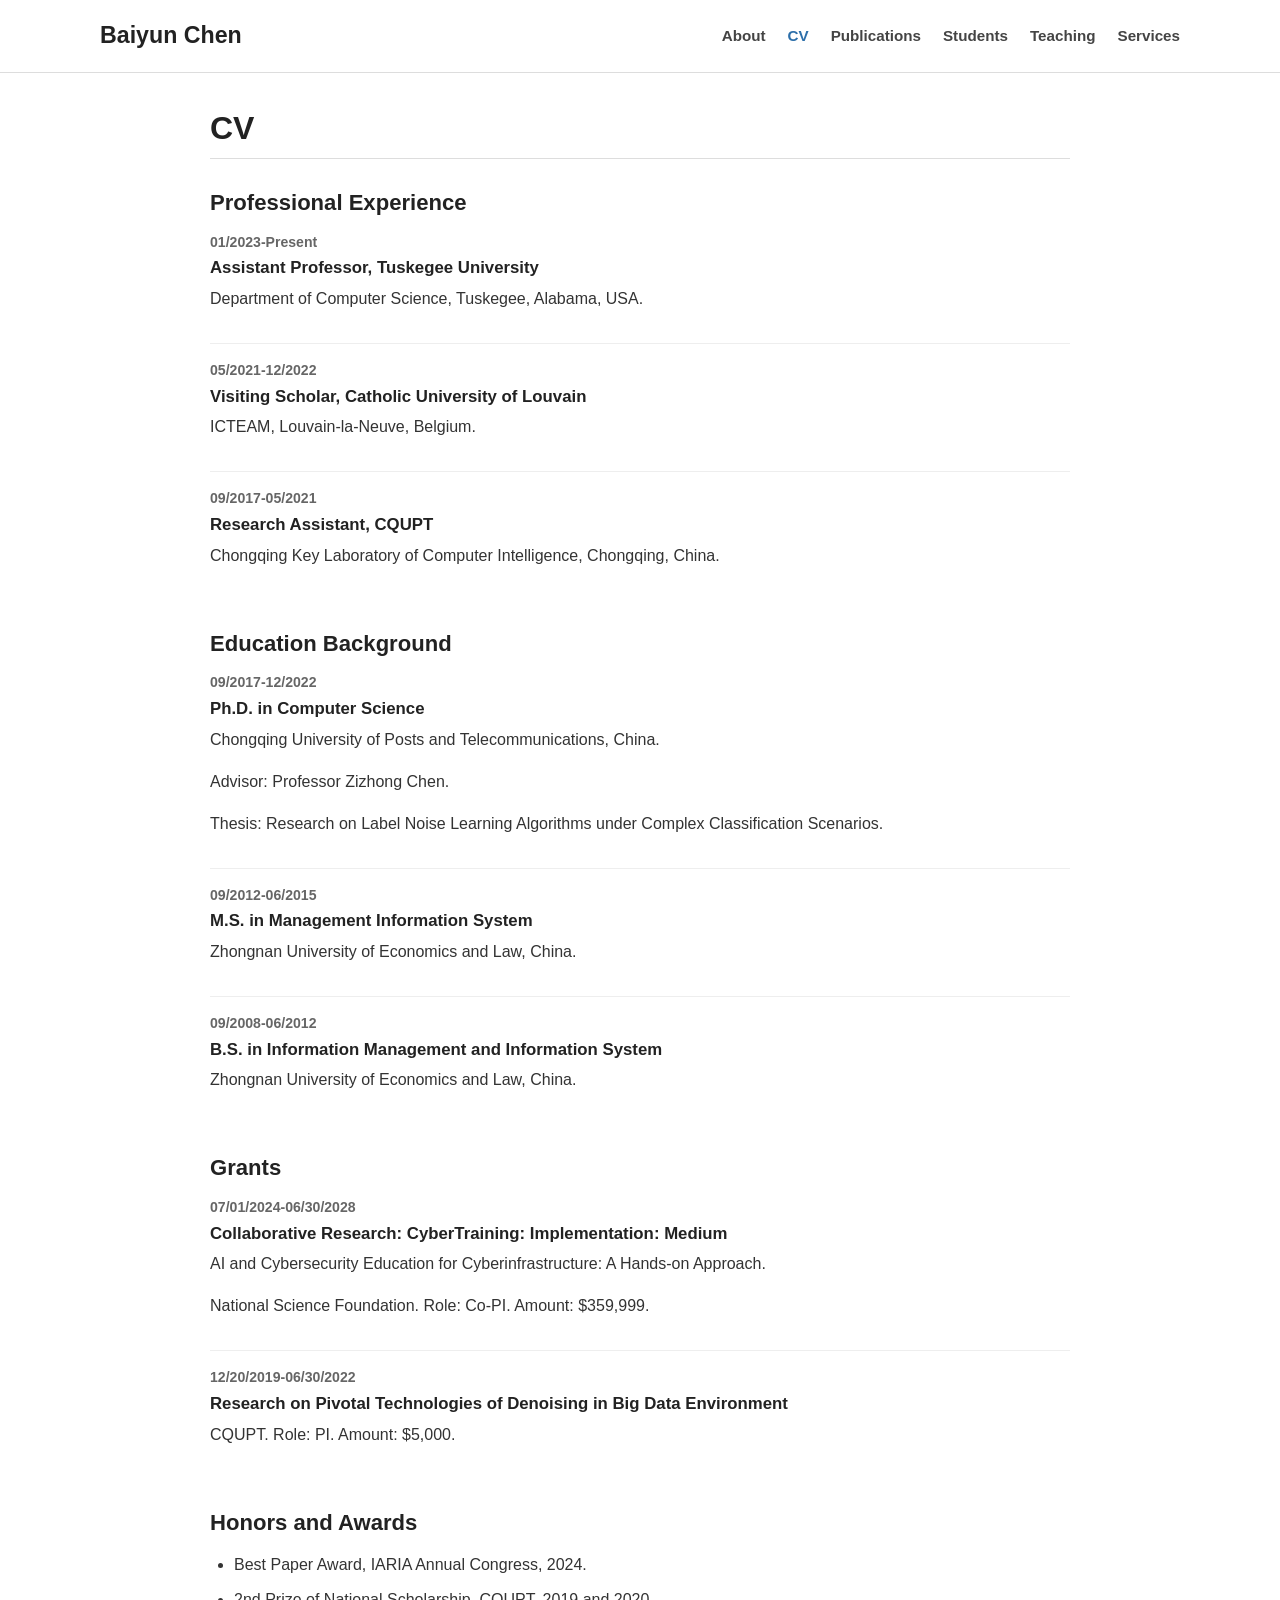
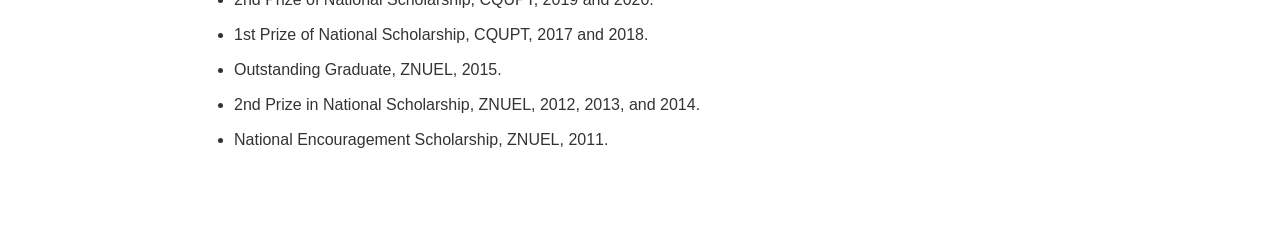
==== cv.html @ 4220d475 "Restructure academic homepage with students and teaching" ====
<!doctype html>
<html lang="en">
  <head>
    <meta charset="utf-8">
    <meta name="viewport" content="width=device-width, initial-scale=1">
    <title>Baiyun Chen | CV</title>
    <link rel="stylesheet" href="styles.css?v=20260610c">
  </head>
  <body>
    <header class="site-header">
      <div class="header-inner">
        <a class="site-logo" href="index.html">Baiyun Chen</a>
        <nav class="site-nav" aria-label="Main navigation">
          <a href="index.html">About</a>
          <a class="active" href="cv.html">CV</a>
          <a href="publications.html">Publications</a>
          <a href="students.html">Students</a>
          <a href="teaching.html">Teaching</a>
          <a href="services.html">Services</a>
        </nav>
      </div>
    </header>

    <main class="content-page">
      <h1>CV</h1>

      <section>
        <h2>Professional Experience</h2>
        <article class="entry">
          <p class="date">01/2023-Present</p>
          <h3>Assistant Professor, Tuskegee University</h3>
          <p>Department of Computer Science, Tuskegee, Alabama, USA.</p>
        </article>
        <article class="entry">
          <p class="date">05/2021-12/2022</p>
          <h3>Visiting Scholar, Catholic University of Louvain</h3>
          <p>ICTEAM, Louvain-la-Neuve, Belgium.</p>
        </article>
        <article class="entry">
          <p class="date">09/2017-05/2021</p>
          <h3>Research Assistant, CQUPT</h3>
          <p>Chongqing Key Laboratory of Computer Intelligence, Chongqing, China.</p>
        </article>
      </section>

      <section>
        <h2>Education Background</h2>
        <article class="entry">
          <p class="date">09/2017-12/2022</p>
          <h3>Ph.D. in Computer Science</h3>
          <p>Chongqing University of Posts and Telecommunications, China.</p>
          <p>Advisor: Professor Zizhong Chen.</p>
          <p>Thesis: Research on Label Noise Learning Algorithms under Complex Classification Scenarios.</p>
        </article>
        <article class="entry">
          <p class="date">09/2012-06/2015</p>
          <h3>M.S. in Management Information System</h3>
          <p>Zhongnan University of Economics and Law, China.</p>
        </article>
        <article class="entry">
          <p class="date">09/2008-06/2012</p>
          <h3>B.S. in Information Management and Information System</h3>
          <p>Zhongnan University of Economics and Law, China.</p>
        </article>
      </section>

      <section>
        <h2>Grants</h2>
        <article class="entry">
          <p class="date">07/01/2024-06/30/2028</p>
          <h3>Collaborative Research: CyberTraining: Implementation: Medium</h3>
          <p>AI and Cybersecurity Education for Cyberinfrastructure: A Hands-on Approach.</p>
          <p>National Science Foundation. Role: Co-PI. Amount: $359,999.</p>
        </article>
        <article class="entry">
          <p class="date">12/20/2019-06/30/2022</p>
          <h3>Research on Pivotal Technologies of Denoising in Big Data Environment</h3>
          <p>CQUPT. Role: PI. Amount: $5,000.</p>
        </article>
      </section>

      <section>
        <h2>Honors and Awards</h2>
        <ul>
          <li>Best Paper Award, IARIA Annual Congress, 2024.</li>
          <li>2nd Prize of National Scholarship, CQUPT, 2019 and 2020.</li>
          <li>1st Prize of National Scholarship, CQUPT, 2017 and 2018.</li>
          <li>Outstanding Graduate, ZNUEL, 2015.</li>
          <li>2nd Prize in National Scholarship, ZNUEL, 2012, 2013, and 2014.</li>
          <li>National Encouragement Scholarship, ZNUEL, 2011.</li>
        </ul>
      </section>
    </main>
  </body>
</html>
---- styles.css ----
:root {
  --text: #333333;
  --muted: #666666;
  --heading: #222222;
  --link: #2c6faa;
  --line: #dddddd;
  --soft: #f7f7f7;
  --max: 1080px;
}

* {
  box-sizing: border-box;
}

body {
  margin: 0;
  background: #ffffff;
  color: var(--text);
  font-family: Arial, Helvetica, sans-serif;
  font-size: 16px;
  line-height: 1.62;
}

a {
  color: var(--link);
  text-decoration: none;
}

a:hover {
  text-decoration: underline;
}

.site-header {
  border-bottom: 1px solid var(--line);
  background: #ffffff;
}

.header-inner {
  display: flex;
  align-items: center;
  justify-content: space-between;
  gap: 24px;
  width: min(var(--max), calc(100% - 40px));
  min-height: 72px;
  margin: 0 auto;
}

.site-logo {
  color: var(--heading);
  font-size: 1.45rem;
  font-weight: 700;
}

.site-logo:hover {
  text-decoration: none;
}

.site-nav {
  display: flex;
  align-items: center;
  gap: 22px;
  overflow-x: auto;
  white-space: nowrap;
}

.site-nav a {
  color: #444444;
  font-size: 0.95rem;
  font-weight: 600;
}

.site-nav a.active {
  color: var(--link);
}

.layout {
  display: grid;
  grid-template-columns: minmax(0, 1fr) 310px;
  gap: 44px;
  width: min(var(--max), calc(100% - 40px));
  margin: 0 auto;
  padding: 36px 0 64px;
}

.content-page {
  width: min(860px, calc(100% - 40px));
  margin: 0 auto;
  padding: 36px 0 64px;
}

.main-column,
.content-page {
  min-width: 0;
}

.side-column {
  min-width: 0;
}

h1,
h2,
h3,
p {
  margin-top: 0;
}

h1 {
  margin-bottom: 22px;
  padding-bottom: 10px;
  border-bottom: 1px solid var(--line);
  color: var(--heading);
  font-size: 2rem;
  line-height: 1.22;
}

h2 {
  margin: 30px 0 14px;
  color: var(--heading);
  font-size: 1.38rem;
  line-height: 1.25;
}

h3 {
  margin-bottom: 6px;
  color: var(--heading);
  font-size: 1.05rem;
  line-height: 1.35;
}

ul,
ol {
  padding-left: 24px;
}

li {
  margin-bottom: 9px;
}

section {
  margin-bottom: 30px;
}

.entry,
.publication-list li {
  padding-bottom: 15px;
  margin-bottom: 15px;
  border-bottom: 1px solid #eeeeee;
}

.entry:last-child,
.publication-list li:last-child {
  border-bottom: 0;
}

.date {
  margin-bottom: 4px;
  color: var(--muted);
  font-size: 0.88rem;
  font-weight: 700;
}

.profile-box,
.news-box {
  padding: 20px;
  margin-bottom: 24px;
  border: 1px solid var(--line);
  background: var(--soft);
}

.avatar {
  display: grid;
  width: 118px;
  height: 118px;
  place-items: center;
  margin-bottom: 15px;
  border: 1px solid var(--line);
  border-radius: 50%;
  background: #ffffff;
  color: #555555;
  font-size: 2rem;
  font-weight: 700;
}

.profile-box h2,
.news-box h2 {
  margin-top: 0;
}

.profile-box p,
.news-list {
  color: var(--muted);
  font-size: 0.95rem;
}

.news-list {
  padding-left: 20px;
}

.publication-list {
  padding-left: 26px;
}

strong {
  color: var(--heading);
}

@media (max-width: 820px) {
  .header-inner {
    align-items: flex-start;
    flex-direction: column;
    gap: 10px;
    padding: 16px 0;
  }

  .site-nav {
    width: 100%;
    padding-bottom: 4px;
  }

  .layout {
    grid-template-columns: 1fr;
    gap: 24px;
    padding-top: 28px;
  }

  .side-column {
    order: -1;
  }
}

@media (max-width: 520px) {
  body {
    font-size: 15px;
  }

  .header-inner,
  .layout,
  .content-page {
    width: calc(100% - 28px);
  }

  .site-nav {
    gap: 16px;
  }

  h1 {
    font-size: 1.72rem;
  }
}
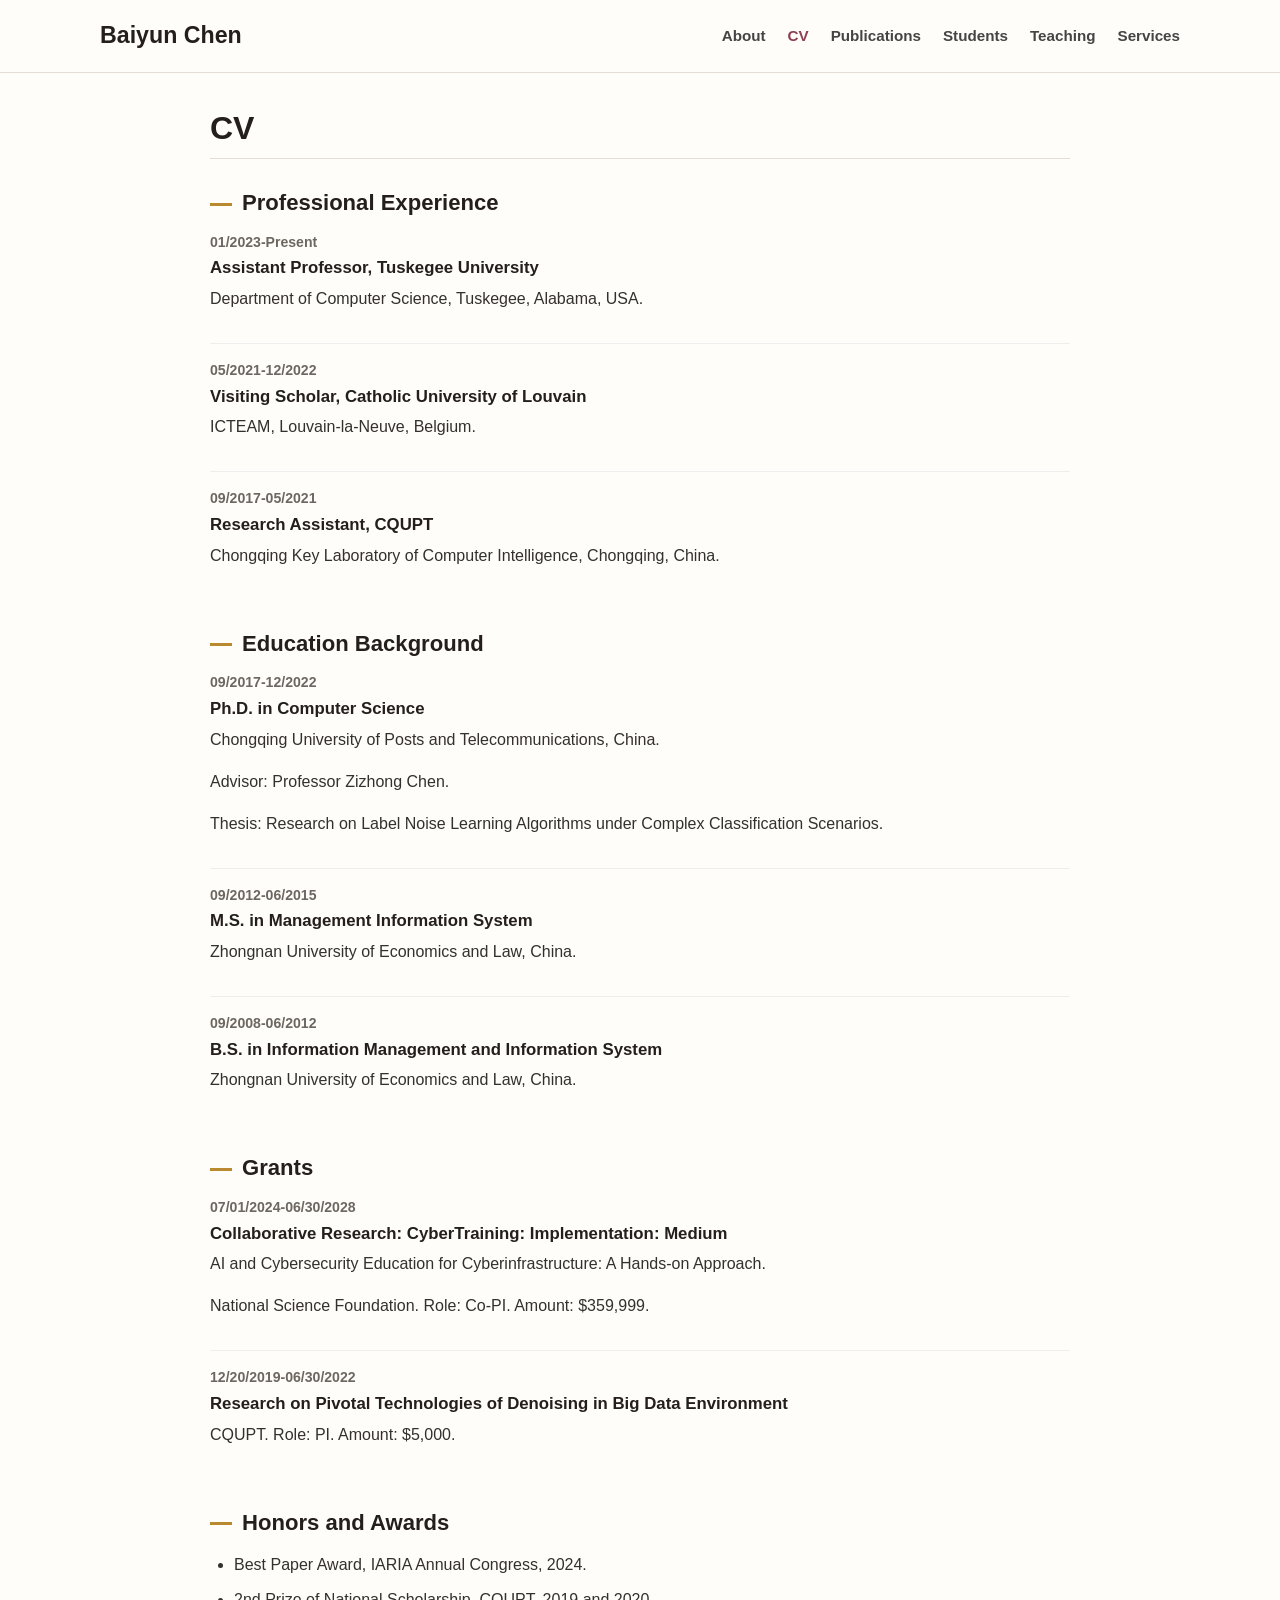
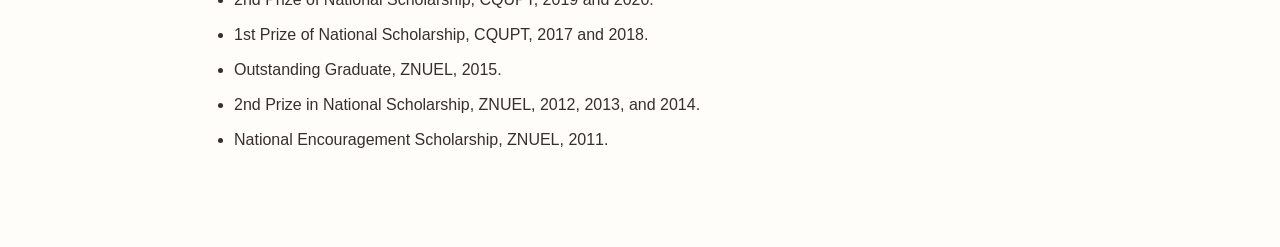
==== commit 2e9b9b7a: "Warm academic visual refresh" ====
--- a/cv.html
+++ b/cv.html
@@ -4,7 +4,7 @@
     <meta charset="utf-8">
     <meta name="viewport" content="width=device-width, initial-scale=1">
     <title>Baiyun Chen | CV</title>
-    <link rel="stylesheet" href="styles.css?v=20260610c">
+    <link rel="stylesheet" href="styles.css?v=20260610d">
   </head>
   <body>
     <header class="site-header">
--- a/styles.css
+++ b/styles.css
@@ -1,10 +1,14 @@
 :root {
-  --text: #333333;
-  --muted: #666666;
-  --heading: #222222;
-  --link: #2c6faa;
-  --line: #dddddd;
-  --soft: #f7f7f7;
+  --text: #34302d;
+  --muted: #6d6761;
+  --heading: #241f1c;
+  --link: #1f6f68;
+  --link-hover: #7d2f45;
+  --line: #e6ddd2;
+  --soft: #fbf7f0;
+  --soft-strong: #f3ebe0;
+  --accent: #8c3f56;
+  --gold: #b98a30;
   --max: 1080px;
 }
 
@@ -14,7 +18,7 @@
 
 body {
   margin: 0;
-  background: #ffffff;
+  background: #fffdf9;
   color: var(--text);
   font-family: Arial, Helvetica, sans-serif;
   font-size: 16px;
@@ -32,7 +36,7 @@
 
 .site-header {
   border-bottom: 1px solid var(--line);
-  background: #ffffff;
+  background: rgba(255, 253, 249, 0.96);
 }
 
 .header-inner {
@@ -70,12 +74,12 @@
 }
 
 .site-nav a.active {
-  color: var(--link);
+  color: var(--accent);
 }
 
 .layout {
   display: grid;
-  grid-template-columns: minmax(0, 1fr) 310px;
+  grid-template-columns: 300px minmax(0, 1fr);
   gap: 44px;
   width: min(var(--max), calc(100% - 40px));
   margin: 0 auto;
@@ -93,7 +97,7 @@
   min-width: 0;
 }
 
-.side-column {
+.profile-column {
   min-width: 0;
 }
 
@@ -120,6 +124,16 @@
   line-height: 1.25;
 }
 
+h2::before {
+  display: inline-block;
+  width: 22px;
+  height: 3px;
+  margin-right: 10px;
+  vertical-align: middle;
+  background: var(--gold);
+  content: "";
+}
+
 h3 {
   margin-bottom: 6px;
   color: var(--heading);
@@ -161,10 +175,20 @@
 
 .profile-box,
 .news-box {
-  padding: 20px;
+  padding: 22px;
   margin-bottom: 24px;
   border: 1px solid var(--line);
   background: var(--soft);
+}
+
+.profile-box {
+  position: sticky;
+  top: 24px;
+}
+
+.profile-name {
+  margin: 0 0 10px;
+  font-size: 1.45rem;
 }
 
 .avatar {
@@ -175,10 +199,25 @@
   margin-bottom: 15px;
   border: 1px solid var(--line);
   border-radius: 50%;
-  background: #ffffff;
-  color: #555555;
+  background: linear-gradient(135deg, #ffffff, var(--soft-strong));
+  color: var(--accent);
   font-size: 2rem;
   font-weight: 700;
+}
+
+.feature-image {
+  overflow: hidden;
+  margin: 0 0 28px;
+  border: 1px solid var(--line);
+  border-radius: 10px;
+  background: var(--soft);
+}
+
+.feature-image img {
+  display: block;
+  width: 100%;
+  max-height: 320px;
+  object-fit: cover;
 }
 
 .profile-box h2,
@@ -190,6 +229,10 @@
 .news-list {
   color: var(--muted);
   font-size: 0.95rem;
+}
+
+.profile-box a {
+  overflow-wrap: anywhere;
 }
 
 .news-list {
@@ -223,8 +266,8 @@
     padding-top: 28px;
   }
 
-  .side-column {
-    order: -1;
+  .profile-box {
+    position: static;
   }
 }
 
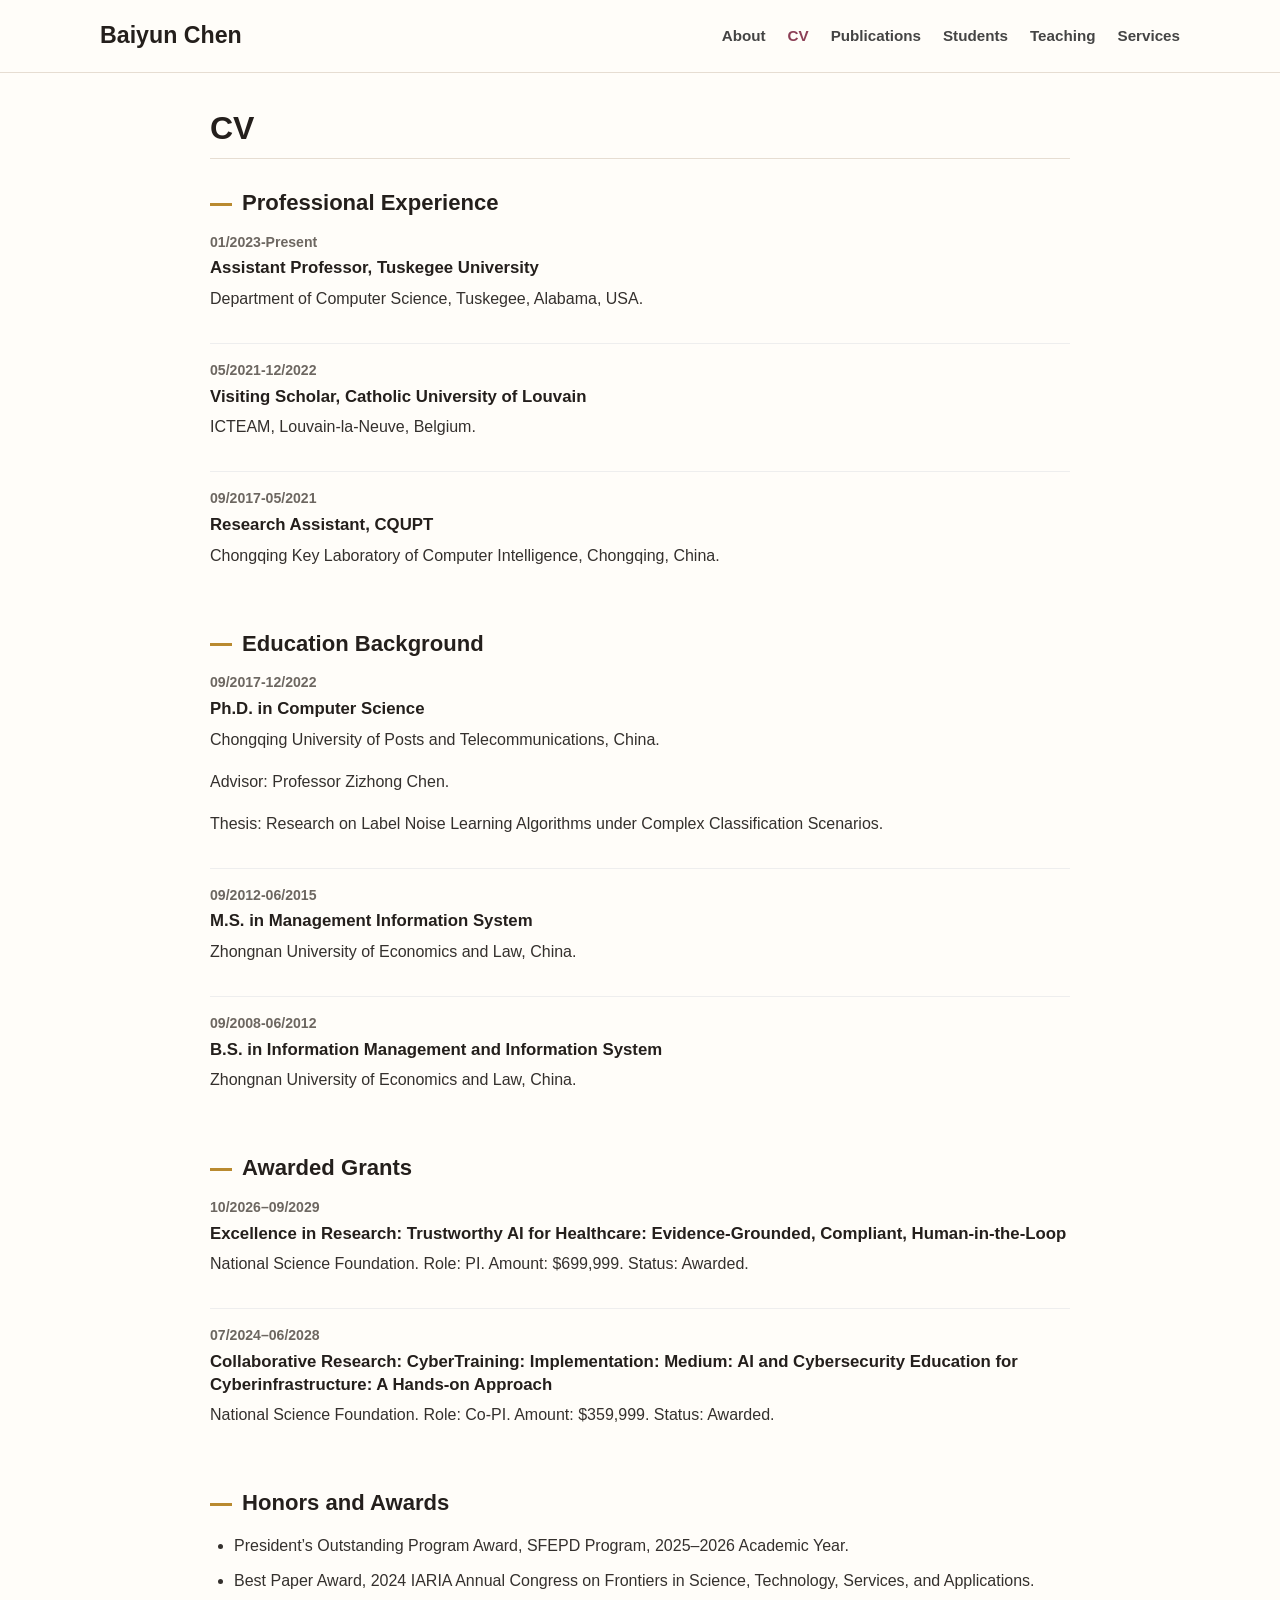
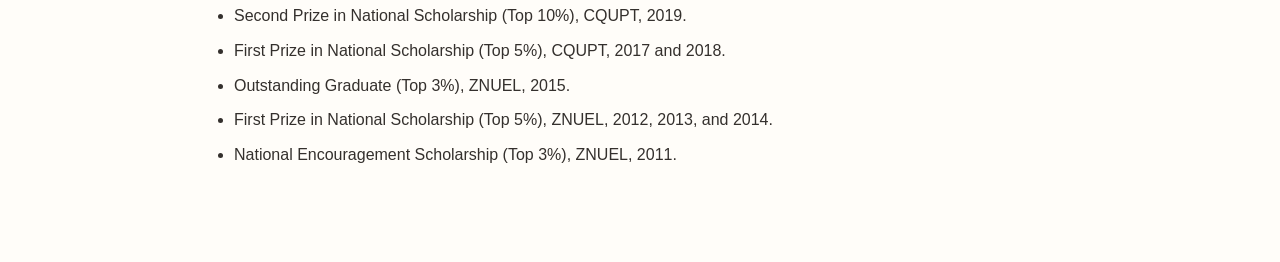
==== commit ef2ce08c: "Update cv.html from current CV; show awarded grants only" ====
--- a/cv.html
+++ b/cv.html
@@ -4,7 +4,7 @@
     <meta charset="utf-8">
     <meta name="viewport" content="width=device-width, initial-scale=1">
     <title>Baiyun Chen | CV</title>
-    <link rel="stylesheet" href="styles.css?v=20260610d">
+    <link rel="stylesheet" href="styles.css?v=20260610e">
   </head>
   <body>
     <header class="site-header">
@@ -65,29 +65,21 @@
       </section>
 
       <section>
-        <h2>Grants</h2>
-        <article class="entry">
-          <p class="date">07/01/2024-06/30/2028</p>
-          <h3>Collaborative Research: CyberTraining: Implementation: Medium</h3>
-          <p>AI and Cybersecurity Education for Cyberinfrastructure: A Hands-on Approach.</p>
-          <p>National Science Foundation. Role: Co-PI. Amount: $359,999.</p>
-        </article>
-        <article class="entry">
-          <p class="date">12/20/2019-06/30/2022</p>
-          <h3>Research on Pivotal Technologies of Denoising in Big Data Environment</h3>
-          <p>CQUPT. Role: PI. Amount: $5,000.</p>
-        </article>
+        <h2>Awarded Grants</h2>
+        <article class="entry"><p class="date">10/2026–09/2029</p><h3>Excellence in Research: Trustworthy AI for Healthcare: Evidence-Grounded, Compliant, Human-in-the-Loop</h3><p>National Science Foundation. Role: PI. Amount: $699,999. Status: Awarded.</p></article>
+        <article class="entry"><p class="date">07/2024–06/2028</p><h3>Collaborative Research: CyberTraining: Implementation: Medium: AI and Cybersecurity Education for Cyberinfrastructure: A Hands-on Approach</h3><p>National Science Foundation. Role: Co-PI. Amount: $359,999. Status: Awarded.</p></article>
       </section>
 
       <section>
         <h2>Honors and Awards</h2>
         <ul>
-          <li>Best Paper Award, IARIA Annual Congress, 2024.</li>
-          <li>2nd Prize of National Scholarship, CQUPT, 2019 and 2020.</li>
-          <li>1st Prize of National Scholarship, CQUPT, 2017 and 2018.</li>
-          <li>Outstanding Graduate, ZNUEL, 2015.</li>
-          <li>2nd Prize in National Scholarship, ZNUEL, 2012, 2013, and 2014.</li>
-          <li>National Encouragement Scholarship, ZNUEL, 2011.</li>
+          <li>President’s Outstanding Program Award, SFEPD Program, 2025–2026 Academic Year.</li>
+          <li>Best Paper Award, 2024 IARIA Annual Congress on Frontiers in Science, Technology, Services, and Applications.</li>
+          <li>Second Prize in National Scholarship (Top 10%), CQUPT, 2019.</li>
+          <li>First Prize in National Scholarship (Top 5%), CQUPT, 2017 and 2018.</li>
+          <li>Outstanding Graduate (Top 3%), ZNUEL, 2015.</li>
+          <li>First Prize in National Scholarship (Top 5%), ZNUEL, 2012, 2013, and 2014.</li>
+          <li>National Encouragement Scholarship (Top 3%), ZNUEL, 2011.</li>
         </ul>
       </section>
     </main>
--- a/styles.css
+++ b/styles.css
@@ -191,18 +191,17 @@
   font-size: 1.45rem;
 }
 
-.avatar {
-  display: grid;
-  width: 118px;
-  height: 118px;
-  place-items: center;
-  margin-bottom: 15px;
+.headshot {
+  display: block;
+  width: 150px;
+  height: 150px;
+  margin-bottom: 18px;
   border: 1px solid var(--line);
   border-radius: 50%;
-  background: linear-gradient(135deg, #ffffff, var(--soft-strong));
-  color: var(--accent);
-  font-size: 2rem;
-  font-weight: 700;
+  object-fit: cover;
+  object-position: center top;
+  background: #ffffff;
+  box-shadow: 0 12px 30px rgba(52, 48, 45, 0.12);
 }
 
 .feature-image {
@@ -235,12 +234,58 @@
   overflow-wrap: anywhere;
 }
 
+.profile-contact {
+  display: grid;
+  gap: 9px;
+  margin: 18px 0 0;
+  padding: 16px 0 0;
+  border-top: 1px solid var(--line);
+  list-style: none;
+  color: var(--muted);
+  font-size: 0.95rem;
+}
+
+.profile-contact li {
+  margin-bottom: 0;
+}
+
+.profile-contact span {
+  display: block;
+  margin-bottom: 2px;
+  color: var(--heading);
+  font-size: 0.78rem;
+  font-weight: 700;
+  text-transform: uppercase;
+}
+
 .news-list {
   padding-left: 20px;
 }
 
 .publication-list {
   padding-left: 26px;
+}
+
+.interest-groups {
+  display: grid;
+  grid-template-columns: repeat(3, minmax(0, 1fr));
+  gap: 18px;
+}
+
+.interest-groups section {
+  padding: 18px;
+  margin-bottom: 0;
+  border: 1px solid var(--line);
+  background: #ffffff;
+}
+
+.interest-groups h3 {
+  color: var(--accent);
+}
+
+.interest-groups ul {
+  margin-bottom: 0;
+  padding-left: 20px;
 }
 
 strong {
@@ -266,6 +311,10 @@
     padding-top: 28px;
   }
 
+  .interest-groups {
+    grid-template-columns: 1fr;
+  }
+
   .profile-box {
     position: static;
   }
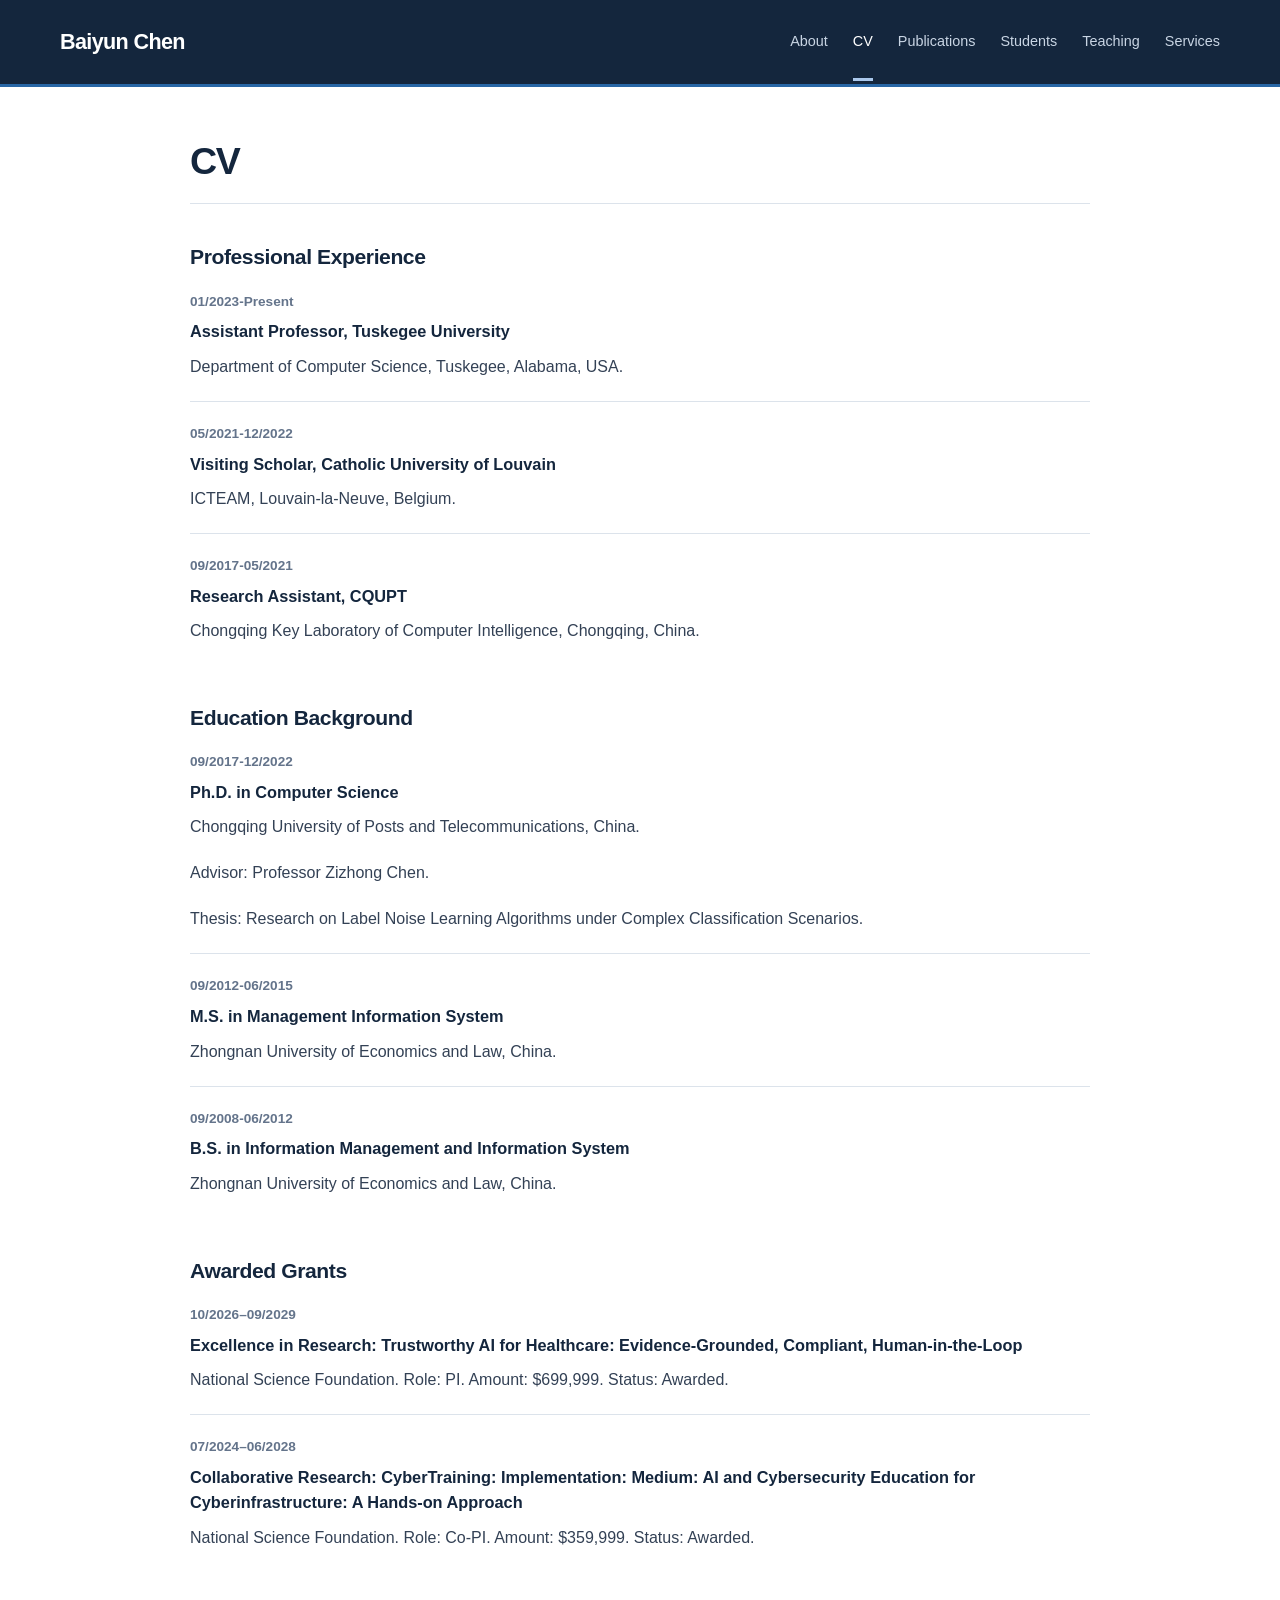
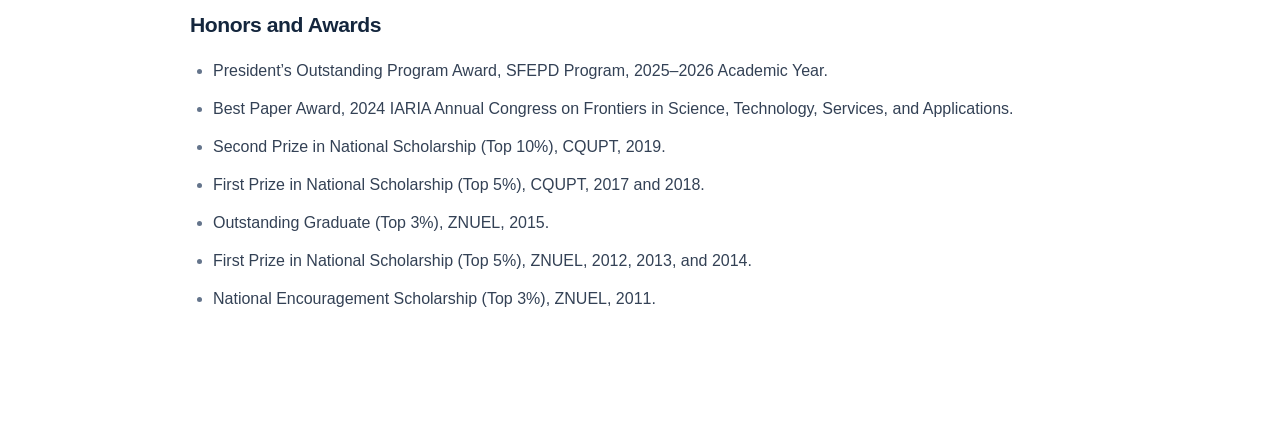
==== commit f7016b00: "Apply refreshed academic theme and invalidate cached stylesheet" ====
--- a/cv.html
+++ b/cv.html
@@ -4,7 +4,7 @@
     <meta charset="utf-8">
     <meta name="viewport" content="width=device-width, initial-scale=1">
     <title>Baiyun Chen | CV</title>
-    <link rel="stylesheet" href="styles.css?v=20260610e">
+    <link rel="stylesheet" href="styles.css?v=20261113-professional">
   </head>
   <body>
     <header class="site-header">
--- a/styles.css
+++ b/styles.css
@@ -1,341 +1,110 @@
 :root {
-  --text: #34302d;
-  --muted: #6d6761;
-  --heading: #241f1c;
-  --link: #1f6f68;
-  --link-hover: #7d2f45;
-  --line: #e6ddd2;
-  --soft: #fbf7f0;
-  --soft-strong: #f3ebe0;
-  --accent: #8c3f56;
-  --gold: #b98a30;
-  --max: 1080px;
+  --text: #334155;
+  --muted: #64748b;
+  --heading: #14263d;
+  --link: #1756a0;
+  --link-hover: #103d73;
+  --line: #dce3eb;
+  --soft: #f5f7fa;
+  --accent: #1756a0;
+  --max: 1160px;
 }
-
-* {
-  box-sizing: border-box;
-}
-
+* { box-sizing: border-box; }
+html { scroll-padding-top: 24px; }
 body {
   margin: 0;
-  background: #fffdf9;
+  background: #fff;
   color: var(--text);
-  font-family: Arial, Helvetica, sans-serif;
+  font-family: -apple-system, BlinkMacSystemFont, "Segoe UI", Arial, sans-serif;
   font-size: 16px;
-  line-height: 1.62;
+  line-height: 1.75;
+  -webkit-font-smoothing: antialiased;
 }
-
-a {
-  color: var(--link);
-  text-decoration: none;
+a { color: var(--link); text-decoration: none; text-underline-offset: 4px; }
+a:hover { color: var(--link-hover); text-decoration: underline; }
+a:focus-visible { outline: 2px solid var(--accent); outline-offset: 5px; border-radius: 2px; }
+.site-header { background: #14263d; border-bottom: 3px solid #2866a5; }
+.header-inner {
+  display: flex; align-items: center; justify-content: space-between;
+  gap: 28px; width: min(var(--max), calc(100% - 64px));
+  min-height: 84px; margin: 0 auto;
 }
-
-a:hover {
-  text-decoration: underline;
+.site-logo { color: #fff; font-size: 1.35rem; font-weight: 650; letter-spacing: -.03em; white-space: nowrap; }
+.site-logo:hover { color: #fff; text-decoration: none; }
+.site-nav { display: flex; align-items: center; gap: 25px; overflow-x: auto; white-space: nowrap; }
+.site-nav a { display: block; padding: 26px 0 23px; border-bottom: 3px solid transparent; color: #c9d5e4; font-size: .9rem; font-weight: 500; }
+.site-nav a:hover { color: #fff; text-decoration: none; border-bottom-color: #6f94be; }
+.site-nav a.active { color: #fff; border-bottom-color: #aac8ec; }
+.layout {
+  display: grid; grid-template-columns: 260px minmax(0, 1fr);
+  gap: 64px; width: min(var(--max), calc(100% - 64px));
+  margin: 0 auto; padding: 56px 0 80px;
 }
-
-.site-header {
-  border-bottom: 1px solid var(--line);
-  background: rgba(255, 253, 249, 0.96);
+.content-page { width: min(900px, calc(100% - 64px)); margin: 0 auto; padding: 52px 0 80px; }
+.main-column, .content-page, .profile-column { min-width: 0; }
+h1, h2, h3, p { margin-top: 0; }
+h1 { margin-bottom: 26px; padding-bottom: 19px; border-bottom: 1px solid var(--line); color: var(--heading); font-size: 2.35rem; font-weight: 650; letter-spacing: -.04em; line-height: 1.2; }
+h2 { margin: 38px 0 18px; color: var(--heading); font-size: 1.32rem; font-weight: 650; letter-spacing: -.02em; line-height: 1.4; }
+h3 { margin-bottom: 8px; color: var(--heading); font-size: 1.02rem; font-weight: 650; line-height: 1.55; }
+p { margin-bottom: 18px; }
+ul, ol { padding-left: 23px; }
+li { margin-bottom: 10px; }
+li::marker { color: var(--muted); }
+section { margin-bottom: 36px; }
+.entry, .publication-list li { padding-bottom: 20px; margin-bottom: 20px; border-bottom: 1px solid var(--line); }
+.entry:last-child, .publication-list li:last-child { border-bottom: 0; }
+.entry p:last-child { margin-bottom: 0; }
+.date { margin-bottom: 6px; color: var(--muted); font-size: .85rem; font-weight: 550; font-variant-numeric: tabular-nums; }
+.profile-box { position: sticky; top: 32px; padding: 0 28px 0 0; border-right: 1px solid var(--line); }
+.profile-name { margin: 0 0 12px; font-size: 1.48rem; line-height: 1.35; letter-spacing: -.03em; }
+.headshot { display: block; width: 164px; height: 184px; max-width: 100%; margin-bottom: 24px; border: 1px solid var(--line); border-radius: 3px; object-fit: cover; object-position: center top; background: var(--soft); }
+.feature-image { display: none; }
+.profile-box p { margin-bottom: 10px; color: var(--muted); font-size: .89rem; line-height: 1.65; }
+.profile-box a { overflow-wrap: anywhere; }
+.profile-contact { display: grid; gap: 15px; margin: 25px 0 0; padding: 22px 0 0; border-top: 1px solid var(--line); list-style: none; color: var(--muted); font-size: .86rem; }
+.profile-contact li { margin: 0; }
+.profile-contact span { display: block; margin-bottom: 3px; color: var(--heading); font-size: .69rem; font-weight: 650; letter-spacing: .09em; text-transform: uppercase; }
+.interest-groups { display: grid; grid-template-columns: repeat(3, minmax(0, 1fr)); gap: 22px; }
+.interest-groups section { margin: 0; padding: 17px 0 0; border-top: 2px solid #bfccdc; }
+.interest-groups h3 { color: var(--heading); font-size: .88rem; }
+.interest-groups ul { margin-bottom: 0; padding-left: 17px; font-size: .88rem; line-height: 1.65; }
+.interest-groups li { margin-bottom: 7px; }
+.news-box { padding: 26px 0 0; margin-top: 38px; border-top: 1px solid var(--line); background: transparent; }
+.news-box h2 { margin-top: 0; }
+.news-list { margin: 0; padding: 0; list-style: none; font-size: .93rem; }
+.news-list li { margin: 0; padding: 15px 0; border-bottom: 1px solid var(--line); }
+.news-list li:last-child { border-bottom: 0; }
+.publication-list { padding-left: 27px; }
+.publication-list li { padding-left: 6px; overflow-wrap: anywhere; }
+strong { color: var(--heading); font-weight: 650; }
+@media (max-width: 1000px) {
+  .layout { gap: 36px; grid-template-columns: 230px minmax(0, 1fr); }
+  .interest-groups { grid-template-columns: 1fr; gap: 18px; }
 }
-
-.header-inner {
-  display: flex;
-  align-items: center;
-  justify-content: space-between;
-  gap: 24px;
-  width: min(var(--max), calc(100% - 40px));
-  min-height: 72px;
-  margin: 0 auto;
+@media (max-width: 820px) {
+  .header-inner { align-items: flex-start; flex-direction: column; gap: 6px; padding: 20px 0 0; }
+  .site-nav { width: 100%; gap: 24px; }
+  .site-nav a { padding: 12px 0 15px; }
+  .layout { grid-template-columns: 1fr; gap: 34px; padding-top: 32px; }
+  .profile-box { position: static; padding: 0 0 28px; border-right: 0; border-bottom: 1px solid var(--line); }
+  .headshot { width: 130px; height: 146px; }
+  .profile-contact { grid-template-columns: repeat(3, minmax(0, 1fr)); }
+  .content-page { padding-top: 34px; }
 }
-
-.site-logo {
-  color: var(--heading);
-  font-size: 1.45rem;
-  font-weight: 700;
+@media (max-width: 520px) {
+  body { font-size: 15px; }
+  .header-inner, .layout, .content-page { width: calc(100% - 36px); }
+  .site-nav { gap: 20px; }
+  .site-nav a { font-size: .84rem; }
+  h1 { font-size: 2rem; }
+  .profile-contact { grid-template-columns: 1fr; gap: 12px; }
+  .profile-contact span { display: inline-block; width: 78px; margin-right: 8px; }
 }
-
-.site-logo:hover {
-  text-decoration: none;
+@media (prefers-reduced-motion: reduce) { html { scroll-behavior: auto; } }
+@media print {
+  .site-header, .feature-image { display: none; }
+  .layout { display: block; padding: 0; }
+  .profile-box { position: static; border: 0; padding: 0; }
+  .content-page { width: 100%; padding: 0; }
+  a { color: inherit; }
 }
-
-.site-nav {
-  display: flex;
-  align-items: center;
-  gap: 22px;
-  overflow-x: auto;
-  white-space: nowrap;
-}
-
-.site-nav a {
-  color: #444444;
-  font-size: 0.95rem;
-  font-weight: 600;
-}
-
-.site-nav a.active {
-  color: var(--accent);
-}
-
-.layout {
-  display: grid;
-  grid-template-columns: 300px minmax(0, 1fr);
-  gap: 44px;
-  width: min(var(--max), calc(100% - 40px));
-  margin: 0 auto;
-  padding: 36px 0 64px;
-}
-
-.content-page {
-  width: min(860px, calc(100% - 40px));
-  margin: 0 auto;
-  padding: 36px 0 64px;
-}
-
-.main-column,
-.content-page {
-  min-width: 0;
-}
-
-.profile-column {
-  min-width: 0;
-}
-
-h1,
-h2,
-h3,
-p {
-  margin-top: 0;
-}
-
-h1 {
-  margin-bottom: 22px;
-  padding-bottom: 10px;
-  border-bottom: 1px solid var(--line);
-  color: var(--heading);
-  font-size: 2rem;
-  line-height: 1.22;
-}
-
-h2 {
-  margin: 30px 0 14px;
-  color: var(--heading);
-  font-size: 1.38rem;
-  line-height: 1.25;
-}
-
-h2::before {
-  display: inline-block;
-  width: 22px;
-  height: 3px;
-  margin-right: 10px;
-  vertical-align: middle;
-  background: var(--gold);
-  content: "";
-}
-
-h3 {
-  margin-bottom: 6px;
-  color: var(--heading);
-  font-size: 1.05rem;
-  line-height: 1.35;
-}
-
-ul,
-ol {
-  padding-left: 24px;
-}
-
-li {
-  margin-bottom: 9px;
-}
-
-section {
-  margin-bottom: 30px;
-}
-
-.entry,
-.publication-list li {
-  padding-bottom: 15px;
-  margin-bottom: 15px;
-  border-bottom: 1px solid #eeeeee;
-}
-
-.entry:last-child,
-.publication-list li:last-child {
-  border-bottom: 0;
-}
-
-.date {
-  margin-bottom: 4px;
-  color: var(--muted);
-  font-size: 0.88rem;
-  font-weight: 700;
-}
-
-.profile-box,
-.news-box {
-  padding: 22px;
-  margin-bottom: 24px;
-  border: 1px solid var(--line);
-  background: var(--soft);
-}
-
-.profile-box {
-  position: sticky;
-  top: 24px;
-}
-
-.profile-name {
-  margin: 0 0 10px;
-  font-size: 1.45rem;
-}
-
-.headshot {
-  display: block;
-  width: 150px;
-  height: 150px;
-  margin-bottom: 18px;
-  border: 1px solid var(--line);
-  border-radius: 50%;
-  object-fit: cover;
-  object-position: center top;
-  background: #ffffff;
-  box-shadow: 0 12px 30px rgba(52, 48, 45, 0.12);
-}
-
-.feature-image {
-  overflow: hidden;
-  margin: 0 0 28px;
-  border: 1px solid var(--line);
-  border-radius: 10px;
-  background: var(--soft);
-}
-
-.feature-image img {
-  display: block;
-  width: 100%;
-  max-height: 320px;
-  object-fit: cover;
-}
-
-.profile-box h2,
-.news-box h2 {
-  margin-top: 0;
-}
-
-.profile-box p,
-.news-list {
-  color: var(--muted);
-  font-size: 0.95rem;
-}
-
-.profile-box a {
-  overflow-wrap: anywhere;
-}
-
-.profile-contact {
-  display: grid;
-  gap: 9px;
-  margin: 18px 0 0;
-  padding: 16px 0 0;
-  border-top: 1px solid var(--line);
-  list-style: none;
-  color: var(--muted);
-  font-size: 0.95rem;
-}
-
-.profile-contact li {
-  margin-bottom: 0;
-}
-
-.profile-contact span {
-  display: block;
-  margin-bottom: 2px;
-  color: var(--heading);
-  font-size: 0.78rem;
-  font-weight: 700;
-  text-transform: uppercase;
-}
-
-.news-list {
-  padding-left: 20px;
-}
-
-.publication-list {
-  padding-left: 26px;
-}
-
-.interest-groups {
-  display: grid;
-  grid-template-columns: repeat(3, minmax(0, 1fr));
-  gap: 18px;
-}
-
-.interest-groups section {
-  padding: 18px;
-  margin-bottom: 0;
-  border: 1px solid var(--line);
-  background: #ffffff;
-}
-
-.interest-groups h3 {
-  color: var(--accent);
-}
-
-.interest-groups ul {
-  margin-bottom: 0;
-  padding-left: 20px;
-}
-
-strong {
-  color: var(--heading);
-}
-
-@media (max-width: 820px) {
-  .header-inner {
-    align-items: flex-start;
-    flex-direction: column;
-    gap: 10px;
-    padding: 16px 0;
-  }
-
-  .site-nav {
-    width: 100%;
-    padding-bottom: 4px;
-  }
-
-  .layout {
-    grid-template-columns: 1fr;
-    gap: 24px;
-    padding-top: 28px;
-  }
-
-  .interest-groups {
-    grid-template-columns: 1fr;
-  }
-
-  .profile-box {
-    position: static;
-  }
-}
-
-@media (max-width: 520px) {
-  body {
-    font-size: 15px;
-  }
-
-  .header-inner,
-  .layout,
-  .content-page {
-    width: calc(100% - 28px);
-  }
-
-  .site-nav {
-    gap: 16px;
-  }
-
-  h1 {
-    font-size: 1.72rem;
-  }
-}
